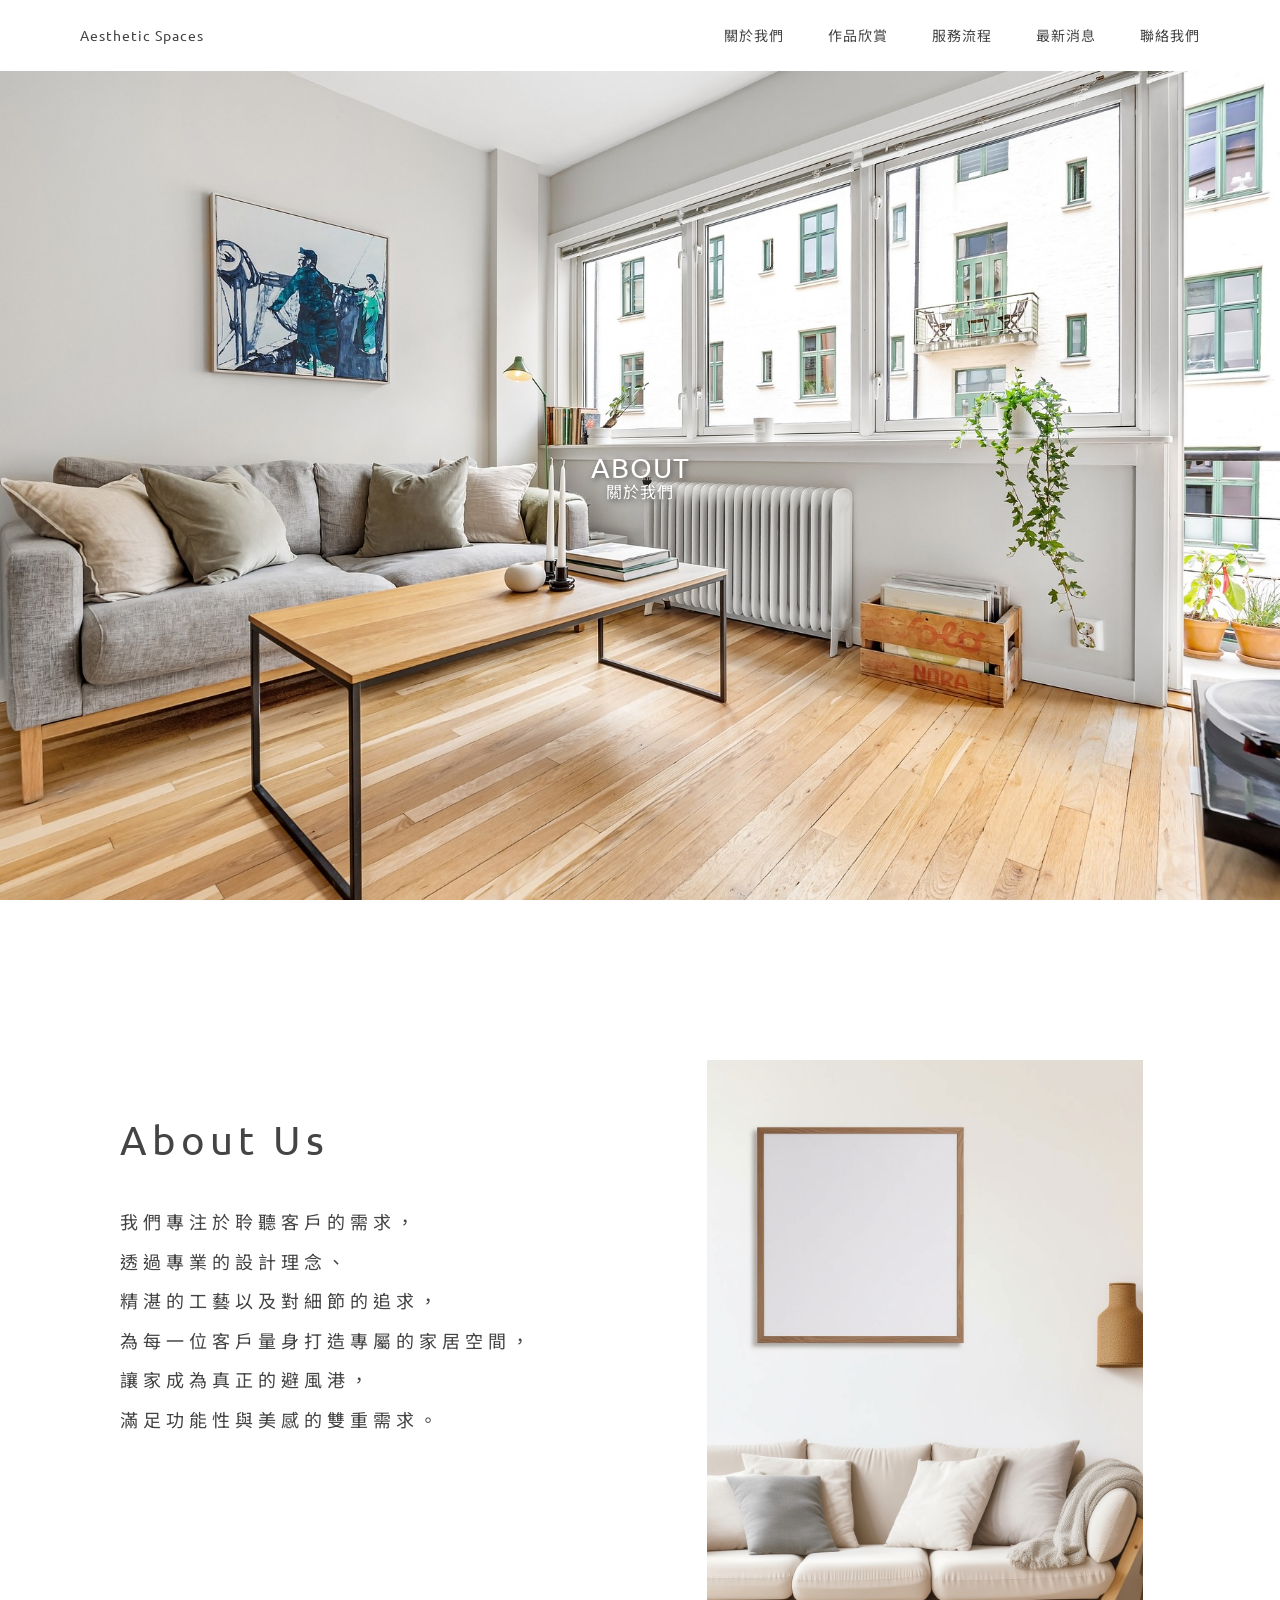
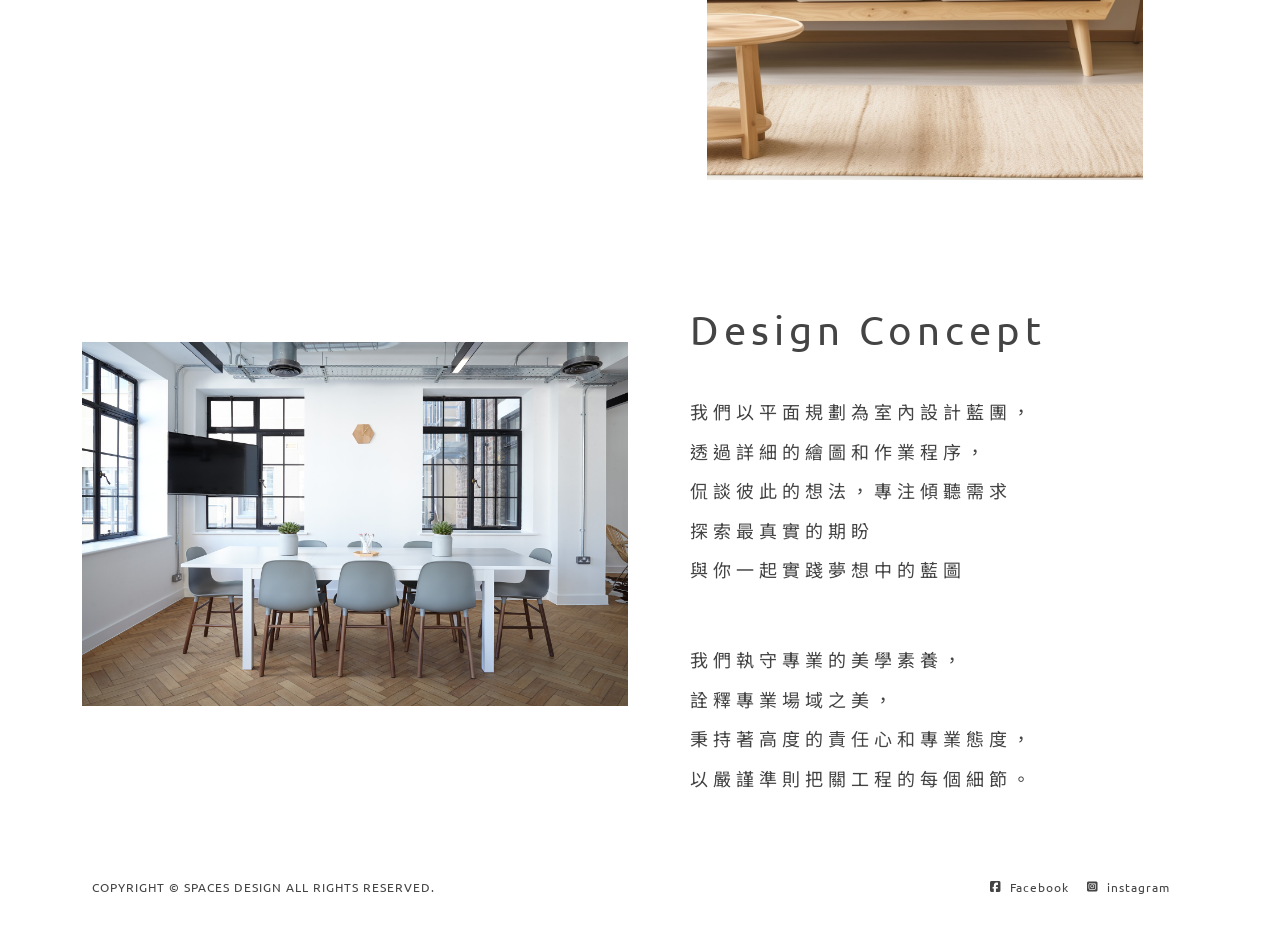
==== about.html @ aa2706a7 "首頁輪播圖修改" ====
<!DOCTYPE html>
<html lang="en">
<head>
    <meta charset="UTF-8">
    <meta name="viewport" content="width=device-width, initial-scale=1.0">
    <title>Aesthetic Spaces</title>
       <!-- Bootstrap導入程式 -->
    <!-- Latest compiled and minified CSS -->
    <link href="https://cdn.jsdelivr.net/npm/bootstrap@5.3.3/dist/css/bootstrap.min.css" rel="stylesheet">

    <!-- Latest compiled JavaScript -->
    <script src="https://cdn.jsdelivr.net/npm/bootstrap@5.3.3/dist/js/bootstrap.bundle.min.js"></script>
    <!-- 連結css -->
     <link rel="stylesheet" href="css/style.css">
     <link rel="stylesheet" href="css/about.css">
     
     <link rel="stylesheet" href="https://cdnjs.cloudflare.com/ajax/libs/font-awesome/6.6.0/css/all.min.css" integrity="sha512-Kc323vGBEqzTmouAECnVceyQqyqdsSiqLQISBL29aUW4U/M7pSPA/gEUZQqv1cwx4OnYxTxve5UMg5GT6L4JJg==" crossorigin="anonymous" referrerpolicy="no-referrer" />
     <!-- AOS -->
     <link rel="stylesheet" href="https://unpkg.com/aos@next/dist/aos.css" />
     <script src="https://unpkg.com/aos@next/dist/aos.js"></script>


    <!-- Swiper's CSS -->
    <link rel="stylesheet" href="https://unpkg.com/swiper/swiper-bundle.min.css" />
</head>
<body>
    <div class="wrapper">
        <div class="header">
            <div class="logo"><a href="index.html">Aesthetic Spaces</a></div>
            <div class="nav" id="linkbar">
                <nav>

                    <a href="about.html">
                        <span class="tw">關於我們</span>
                    </a>
                    <a href="project.html">
                        <span class="tw">作品欣賞</span>
                    </a>
                    <a href="service.html">
                        <span class="tw">服務流程</span>
                    </a>
                    <a href="news.html">
                        <span class="tw">最新消息</span>
                    </a>
                    <a href="contact.html">
                        <span class="tw">聯絡我們</span>
                    </a>
                </nav>
            </div>

            <div class="hamburger" id="toggle" >
                <i class="fa fa-bars fa-2x" onclick="ChangeIcon(this)"></i>
                               
                <script src="js/main.js"></script>
            </div>
        </div>

        <div class="top">
            <div class="top-images" style="background-image: url(img/about/top.jpg);">
                <h1 class="top-title">ABOUT</h1>
                <h4 class="top-subtitle">關於我們</h4>
            </div>
        </div>
        <div class="main">
            <section class="about"data-aos="fade-up"  data-aos-duration="400">
                <div class="container">
                    <div class="row about-container">
                        <div class="col-lg-6 col-12 about-info" id="about-info">
                            <div class="about-title fs-1">About Us</div>
                            <div class="about-caption">
                                <span>我們專注於聆聽客戶的需求，</span>
                                <span>透過專業的設計理念、</span>
                                <span>精湛的工藝以及對細節的追求，</span>
                                <span>為每一位客戶量身打造專屬的家居空間，</span>
                                <span>讓家成為真正的避風港，</span>
                                <span>滿足功能性與美感的雙重需求。</span>
                            </div>
                        </div>
                        <div class="col-lg-6 col-12" id="about-img">
                            <div class="about-img"></div>
                        </div>
                    </div>
                </div>

            </section>

            <section class="design" data-aos="fade-up"  data-aos-duration="400">
                <div class="container">
                    <div class="row">
                        <div class="col-lg-6 design-img">
                            <div class="images">
                                <img src="img/about/design.jpg">
                            </div>
                        </div>
                        <div class="col-lg-6 design-info">
                            <div class="design-title fs-1">Design Concept</div>
                            <div class="design-caption">
                                <div class="design-text">
                                    <span>我們以平面規劃為室內設計藍團，</span>
                                    <span>透過詳細的繪圖和作業程序，</span>
                                    <span>侃談彼此的想法，專注傾聽需求</span>
                                    <span>探索最真實的期盼</span>
                                    <span>與你一起實踐夢想中的藍圖</span>
                                </div>
                                <div class="design-text">
                                    <span>我們執守專業的美學素養，</span>
                                    <span>詮釋專業場域之美，</span>
                                    <span>秉持著高度的責任心和專業態度，</span>
                                    <span>以嚴謹準則把關工程的每個細節。</span>
                                </div>
                            </div>
                        </div>
                    </div>
                </div>
            </section>
        </div>
    </div>
    
    <footer class="footer">
        <div class="container">
            <div class="row">
                <div class="col-lg-4 col-12">COPYRIGHT © SPACES DESIGN ALL RIGHTS RESERVED.</div>
                <div class="col-lg-8 col-12">
                    <div class="footer-right">
                        <div class="facebook icon">
                            <i class="fa-brands fa-square-facebook"></i>
                            <p class="icon-text">Facebook</p>
                        </div>
                        <div class="instagram icon">
                            <i class="fa-brands fa-square-instagram"></i>
                            <p class="icon-text">instagram</p>
                        </div>
                    </div>
                </div>
            </div>
        </div>
    </footer>

    <script>
        AOS.init();
    </script>
</body>
</html>
---- css/style.css ----
@import url('https://fonts.googleapis.com/css2?family=Ubuntu:ital,wght@0,300;0,400;0,500;0,700;1,300;1,400;1,500;1,700&display=swap');

@import url('https://fonts.googleapis.com/css2?family=Noto+Sans+TC:wght@100..900&family=Ubuntu:ital,wght@0,300;0,400;0,500;0,700;1,300;1,400;1,500;1,700&display=swap');

body{
    font-size: 14px;
    font-family:"Ubuntu", sans-serif, "Noto Sans TC", "Microsoft JhengHei";
    line-height: 1.5;
    letter-spacing: 1px;
    color: #444;
    background-color: #fff;
    margin: 0;
}
div {
    display: block;
}

.header{
    background: white;
    top: 0;
    left: 0;
    padding: 10px 80px;
    position: fixed;
    width: 100%;
    box-sizing: border-box;
    display: flex;
    align-items: center;
    justify-content: space-between;
    z-index: 100;

}
.nav nav a {
    position: relative;
    margin: 15px 0 15px 40px;
    display: inline-block;

}
.nav nav a::after {
    content:" ";
    position: absolute;
    right:50%;
    left:50%;
    bottom:-5px;
    border-bottom:1px solid #444;
    transition: .3s;
}
.nav nav a:hover::after {
    right:0%;
    left:0%;
}
a {
    text-decoration: none;
    display: block;
    color: #444;
}

.hamburger {
    display: flex;

}
.show-nav {
    color: #fff;
}

.show-nav a {
    color: #fff;
}

.show-nav .nav {
    position: fixed;
    top: 0;
    left: 0;
    width: 100%;
    height: 100vh;
    background: #444;
    overflow: hidden;
    display: flex;
    align-items: center;
    justify-content: center;
    padding: 0 50px;
    box-sizing: border-box;
    z-index: -1;
    flex-direction: column;

}
.show-nav .nav nav {
    text-align: center;
    display: flex;
    flex-flow: column;
}
.show-nav .nav nav a {
    margin: 15px 0;
    color: #fff; 
}

.show-nav .hamburger {
    display: flex;
}
.readmore{
    border-bottom: 1px solid #000;
    margin-top: 10px;
}

.crop-text {
    display: flex;
    justify-content: space-between;
    color: #666;
    padding-bottom: 10px;
}
.crop-text:hover{
    color: #000;
}

.footer {
    font-size: 12px;
    padding: 30px 80px;
}
.footer-right{
    display: flex;
    justify-content: flex-end;
}
.icon {
    display: flex;
    align-items: center;
    margin-right: 10px;
}
.icon-text {
    position: relative;
    margin: 0 8px;
}


.top-images {
    height: 100vh;
    background-repeat: no-repeat;
    background-size: cover;
    background-position: center;
    display: flex;
    flex-direction: column;
    align-items: center;
    justify-content: center;
}

.top-title {
    font-size: 1.75rem;
    margin-top: 60px;
}
.top-subtitle {
    font-size: 1rem;
    margin-top: -10px;
}
.top-title, .top-subtitle {
    z-index: 4;
    font-weight: normal;
    color: #fff;
    text-shadow:2px 2px 6px #444;
}

@media screen and (min-width:981px){
    .hamburger {
        display: none;
    }

}

@media screen and (max-width:980px){
    .nav {
        display: none;
    }

} 
@media screen and (max-width:640px){
    .header{
        padding: 10px 20px;
    }
    .footer {
        padding: 30px 20px;   
    }
    .footer-right{
        margin-top: 10px;
        justify-content: flex-start;
    }
}
---- css/about.css ----
.about {
    margin-top: 140px;
    margin-bottom: 50px;
    padding: 20px;
    display: flex;
    align-items: center;
}
.about-info{
    padding-left: 50px;
}
.about-title {
    margin-top: 50px;
    letter-spacing: 5px;    
}
.about-caption {
    margin-top: 2rem;
    letter-spacing: 5px;
    line-height: 2.2;
    font-size: 18px;
}
.about-caption span{
    display: block;
}

.about-img {
    background-image: url(../img/about/about.jpg);
    background-position: 70%;
    background-size: cover;
    display: block;
    width: 80%;
    height: 80vh;
    margin: auto;
}
.design{
    margin-bottom: 50px;
}
.design-info{
    padding-left: 50px;
}
.design-title {
    margin-top: 50px;
    letter-spacing: 5px;    
}
.design-caption {
    margin-top: 2rem;
    letter-spacing: 5px;
    line-height: 2.2;
    font-size: 18px;
}

.design-caption span{
    display: block;
}
.design-img{
    margin: auto;
}
.design-img .images {
    display: block;
    width: 100%;
    margin: auto;
}
.design-img img {
    display: block;
    width: 100%;
    object-fit: cover;
}

.design-text:nth-of-type(2){
    margin-top: 50px;
}


@media screen and (max-width:640px){

    .about {
        margin-top: 20px;
    }
    .about-info{
        padding-left: 0px;
    }
    .about-img {
        margin-top: 50px;
        width: 100%;
        height: 40vh;
        background-position: 70% 80%;
    }

    #about-info{order: 2;}
    #about-img{order: 1;}
}
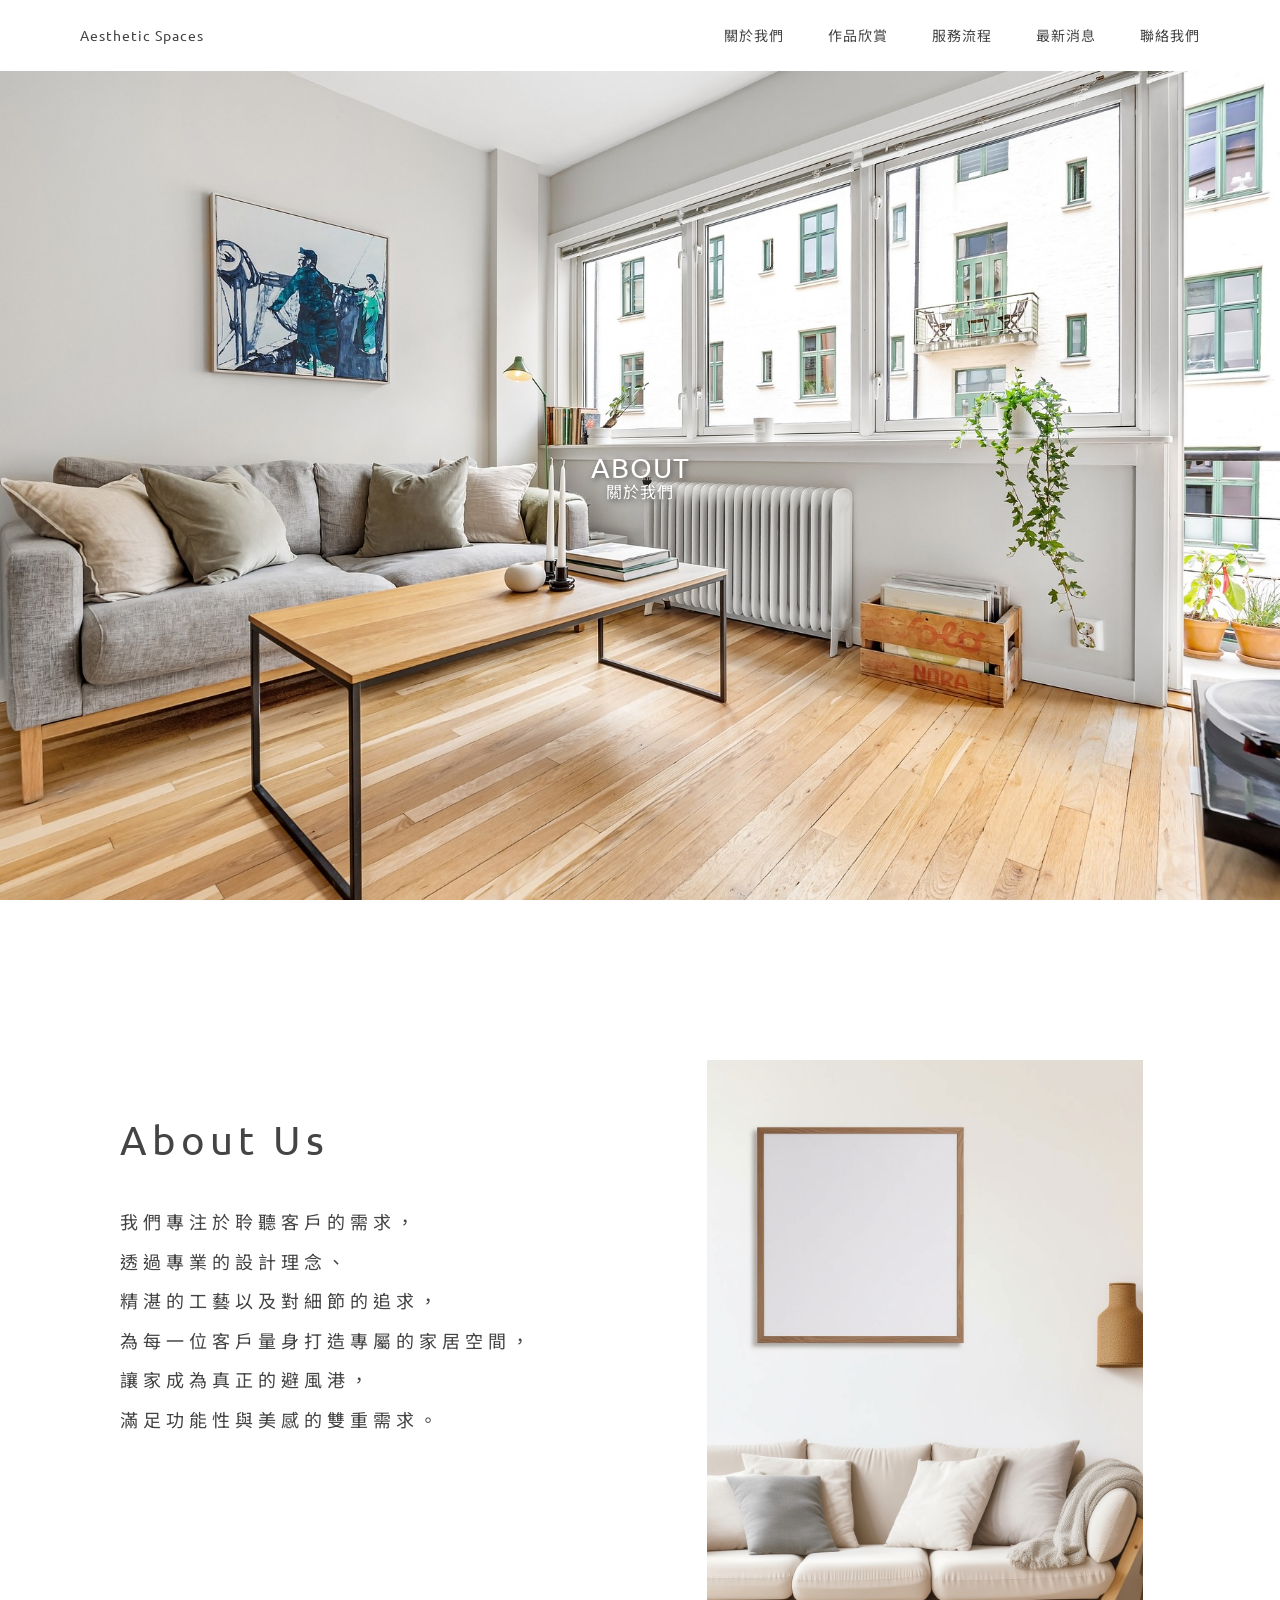
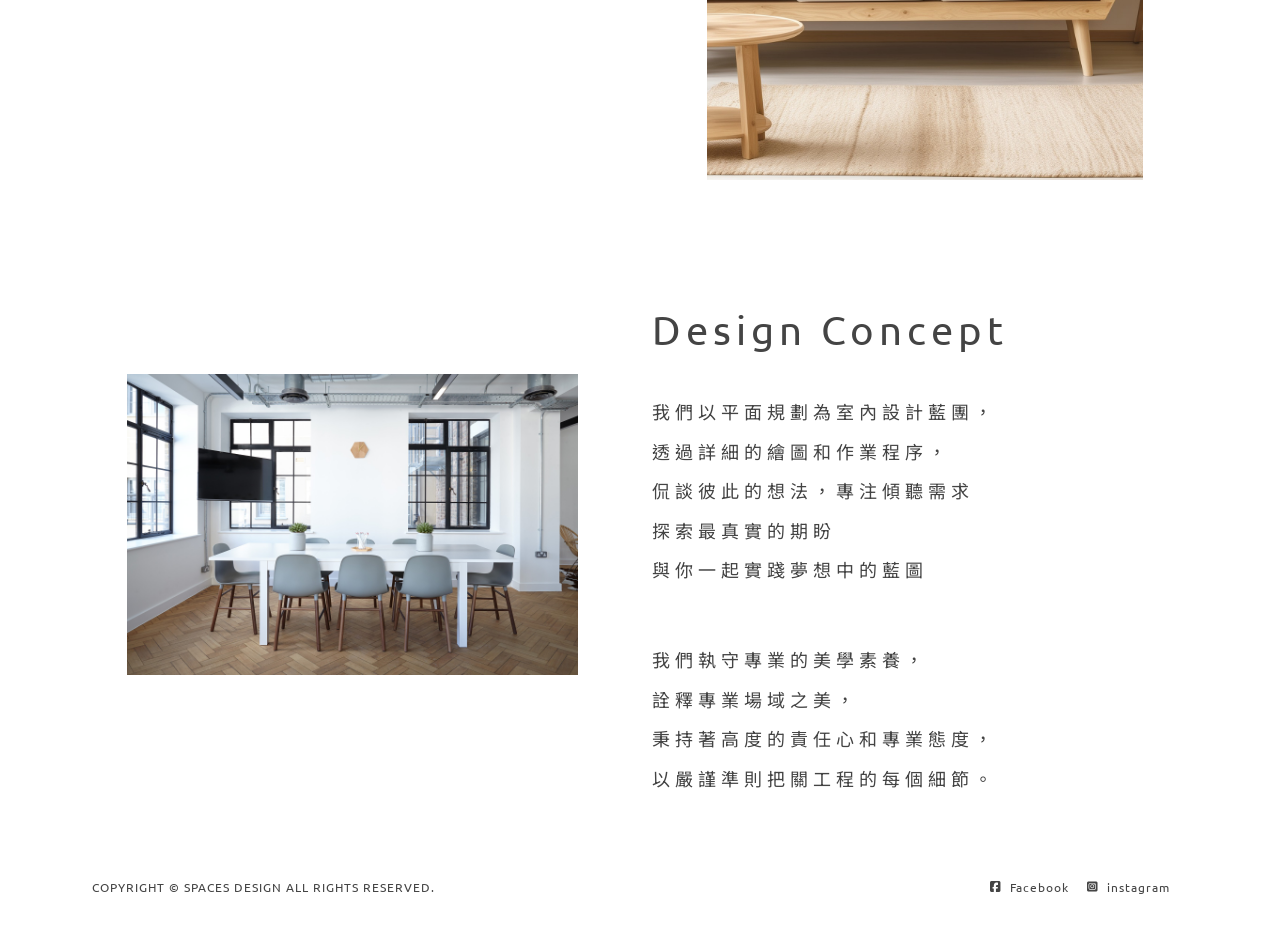
==== commit 4d01fff3: "作品網站" ====
--- a/about.html
+++ b/about.html
@@ -87,12 +87,12 @@
             <section class="design" data-aos="fade-up"  data-aos-duration="400">
                 <div class="container">
                     <div class="row">
-                        <div class="col-lg-6 design-img">
+                        <div class="col-lg-5 col-12 design-img">
                             <div class="images">
                                 <img src="img/about/design.jpg">
                             </div>
                         </div>
-                        <div class="col-lg-6 design-info">
+                        <div class="col-lg-6 col-12 design-info">
                             <div class="design-title fs-1">Design Concept</div>
                             <div class="design-caption">
                                 <div class="design-text">
--- a/css/style.css
+++ b/css/style.css
@@ -129,8 +129,7 @@
     margin: 0 8px;
 }
 
-
-.top-images {
+.top-images{
     height: 100vh;
     background-repeat: no-repeat;
     background-size: cover;
--- a/css/about.css
+++ b/css/about.css
@@ -34,9 +34,6 @@
 .design{
     margin-bottom: 50px;
 }
-.design-info{
-    padding-left: 50px;
-}
 .design-title {
     margin-top: 50px;
     letter-spacing: 5px;    
@@ -53,6 +50,7 @@
 }
 .design-img{
     margin: auto;
+    margin-right: 50px;
 }
 .design-img .images {
     display: block;
@@ -70,7 +68,7 @@
 }
 
 
-@media screen and (max-width:640px){
+@media screen and (max-width:980px){
 
     .about {
         margin-top: 20px;
